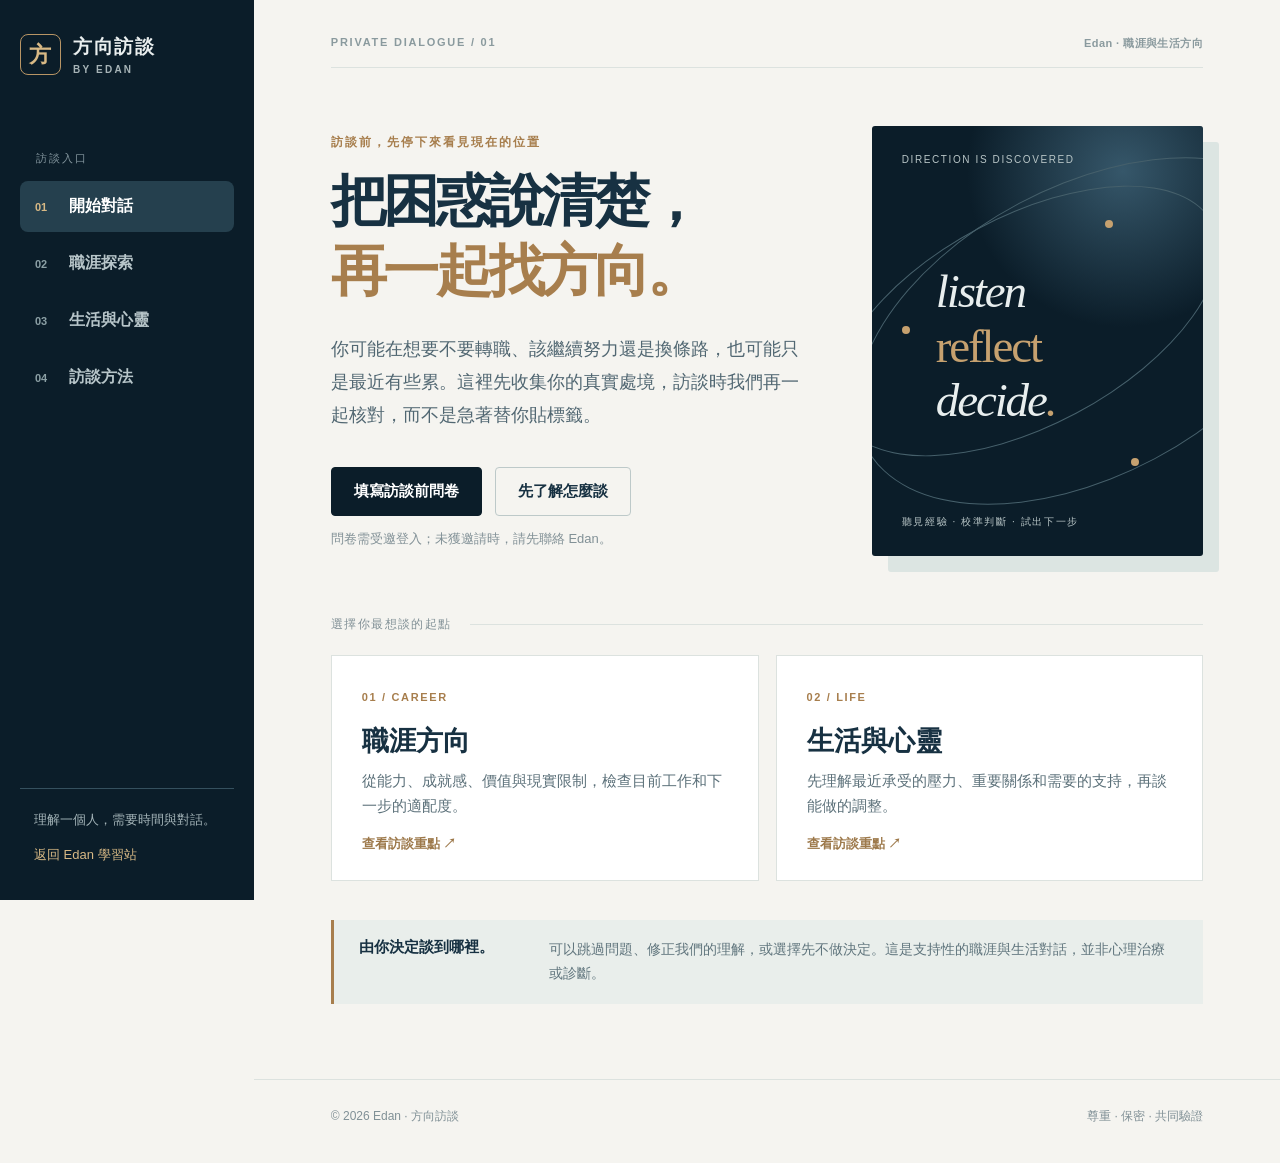
==== interview/index.html @ 5ae65ac6 "Add standalone interview portal and guided conversation tracks" ====
<!doctype html>
<html lang="zh-Hant">
<head>
  <meta charset="utf-8">
  <meta name="viewport" content="width=device-width,initial-scale=1">
  <meta name="theme-color" content="#0b1d29">
  <title>方向訪談｜Edan</title>
  <meta name="description" content="以有依據的訪談整理職涯選擇、生活壓力與下一步。">
  <link rel="icon" href="data:image/svg+xml,%3Csvg xmlns='http://www.w3.org/2000/svg' viewBox='0 0 64 64'%3E%3Crect width='64' height='64' rx='14' fill='%230b1d29'/%3E%3Cpath d='M17 42h28M17 29h20M36 17l10 12-10 13' fill='none' stroke='%23c5a06e' stroke-width='4' stroke-linecap='round'/%3E%3C/svg%3E">
  <link rel="stylesheet" href="styles.css">
  <script defer src="app.js"></script>
</head>
<body>
  <div class="app">
    <aside class="sidebar">
      <a class="identity" href="./"><span class="seal">方</span><span>方向訪談<small>BY EDAN</small></span></a>
      <div class="side-label">訪談入口</div>
      <nav aria-label="主要導覽">
        <button class="nav active" data-view="start"><span>01</span> 開始對話</button>
        <button class="nav" data-view="career"><span>02</span> 職涯探索</button>
        <button class="nav" data-view="wellbeing"><span>03</span> 生活與心靈</button>
        <button class="nav" data-view="method"><span>04</span> 訪談方法</button>
      </nav>
      <div class="side-bottom"><p>理解一個人，需要時間與對話。</p><a href="https://edanlinn.github.io/">返回 Edan 學習站</a></div>
    </aside>
    <main class="main">
      <header class="mobile-head"><a class="identity" href="./"><span class="seal">方</span><span>方向訪談<small>BY EDAN</small></span></a><button id="menu-toggle" aria-expanded="false" aria-controls="mobile-nav">選單</button></header>
      <nav id="mobile-nav" class="mobile-nav" aria-label="手機導覽" hidden>
        <button data-view="start">開始對話</button><button data-view="career">職涯探索</button><button data-view="wellbeing">生活與心靈</button><button data-view="method">訪談方法</button>
      </nav>
      <div class="content">
        <section id="start" class="view current" aria-labelledby="start-title">
          <div class="topline"><span>PRIVATE DIALOGUE / 01</span><span class="edition">Edan · 職涯與生活方向</span></div>
          <div class="opening"><div><p class="eyebrow">訪談前，先停下來看見現在的位置</p><h1 id="start-title">把困惑說清楚，<br><em>再一起找方向。</em></h1><p class="lead">你可能在想要不要轉職、該繼續努力還是換條路，也可能只是最近有些累。這裡先收集你的真實處境，訪談時我們再一起核對，而不是急著替你貼標籤。</p><div class="actions"><a class="primary" href="https://edan-career-dialogue.edan14725836961.chatgpt.site/">填寫訪談前問卷</a><button class="subtle" data-view="method">先了解怎麼談</button></div><p class="access">問卷需受邀登入；未獲邀請時，請先聯絡 Edan。</p></div><div class="visual" aria-hidden="true"><div class="visual-label">DIRECTION IS DISCOVERED</div><div class="orbit one"></div><div class="orbit two"></div><div class="point p1"></div><div class="point p2"></div><div class="point p3"></div><div class="visual-word">listen<br><i>reflect</i><br>decide<span>.</span></div><div class="visual-caption">聽見經驗 · 校準判斷 · 試出下一步</div></div></div>
          <div class="divider"><span>選擇你最想談的起點</span></div>
          <div class="tracks"><button class="track" data-view="career"><span class="track-number">01 / CAREER</span><h2>職涯方向</h2><p>從能力、成就感、價值與現實限制，檢查目前工作和下一步的適配度。</p><span class="track-more">查看訪談重點 ↗</span></button><button class="track" data-view="wellbeing"><span class="track-number">02 / LIFE</span><h2>生活與心靈</h2><p>先理解最近承受的壓力、重要關係和需要的支持，再談能做的調整。</p><span class="track-more">查看訪談重點 ↗</span></button></div>
          <div class="boundary"><strong>由你決定談到哪裡。</strong><p>可以跳過問題、修正我們的理解，或選擇先不做決定。這是支持性的職涯與生活對話，並非心理治療或診斷。</p></div>
        </section>
        <section id="career" class="view" aria-labelledby="career-title" hidden>
          <div class="topline"><span>EXPLORE / 02</span><span>職涯探索</span></div><p class="eyebrow">不是選一個看起來漂亮的職稱</p><h1 id="career-title">找到適合你的<br><em>工作條件與成長方向。</em></h1><p class="lead">訪談會用真實事件檢查四個面向。你的答案會是討論的起點，不會被當成測驗分數。</p>
          <div class="matrix"><article><span>01 / EXPERIENCE</span><h2>經驗與能力</h2><p>哪件事你做得好？做成時用了什麼能力？別人會為什麼找你？</p></article><article><span>02 / ENERGY</span><h2>能量與耗竭</h2><p>哪些任務讓你投入，哪些環境持續消耗你？有沒有例外？</p></article><article><span>03 / VALUES</span><h2>價值與條件</h2><p>收入、成長、穩定、關係與生活節奏，現階段各有多重要？</p></article><article><span>04 / OPTIONS</span><h2>選項與代價</h2><p>留下、調整、轉換各要付出什麼？哪個小實驗能降低不確定性？</p></article></div>
          <div class="next-panel"><div><span>訪談前準備</span><h2>用一個具體例子開始。</h2><p>不必先想出完美答案。只要描述最近讓你猶豫或有成就感的一件事。</p></div><a class="primary" href="https://edan-career-dialogue.edan14725836961.chatgpt.site/">填寫預訪表</a></div>
        </section>
        <section id="wellbeing" class="view" aria-labelledby="wellbeing-title" hidden>
          <div class="topline"><span>EXPLORE / 03</span><span>生活與心靈</span></div><p class="eyebrow">先被理解，才有空間看見選擇</p><h1 id="wellbeing-title">讓難以說出口的事，<br><em>有一個安全的起點。</em></h1><p class="lead">有時候困惑不是缺少建議，而是同時承受太多事。我們先釐清發生了什麼、它怎麼影響你，以及你希望得到哪一種支持。</p>
          <div class="questions"><div><span>01</span><p>最近最讓你耗費心力的是什麼？</p></div><div><span>02</span><p>它對睡眠、工作、關係或日常有什麼影響？</p></div><div><span>03</span><p>什麼時候稍微好一點？身邊有哪些人或方法能支持你？</p></div><div><span>04</span><p>今天你希望我先聽、一起分析，還是討論一個行動？</p></div></div>
          <div class="care-note"><h2>談話的界線</h2><p>你可以不回答。Edan 會以尊重和保密為原則，但若涉及立即的人身安全，應優先尋求當地緊急服務與專業協助。這份訪談不提供心理診斷或治療。</p></div><a class="primary" href="https://edan-career-dialogue.edan14725836961.chatgpt.site/">填寫預訪表</a>
        </section>
        <section id="method" class="view" aria-labelledby="method-title" hidden>
          <div class="topline"><span>FRAMEWORK / 04</span><span>訪談方法</span></div><p class="eyebrow">給受訪者與訪談者的共同地圖</p><h1 id="method-title">先理解，<br><em>再提出可以驗證的方向。</em></h1><p class="lead">建議預留 60 分鐘。任何分析都只是待確認的假設，最後由受訪者決定要不要採取行動。</p>
          <ol class="timeline"><li><time>00–05</time><div><h2>說清楚目的與界線</h2><p>確認想談的問題、資料用途、保密範圍，以及哪些問題可以跳過。</p></div></li><li><time>05–20</time><div><h2>聽具體事件</h2><p>問「最近一次是什麼時候？當時發生什麼？你怎麼理解？」先不解釋人格。</p></div></li><li><time>20–35</time><div><h2>尋找模式與例外</h2><p>比較有能量與疲憊的時刻，找能力、價值、限制，也找相反的例子。</p></div></li><li><time>35–50</time><div><h2>共同檢查選項</h2><p>區分原話、觀察與推測；至少討論兩個選項及各自代價。</p></div></li><li><time>50–60</time><div><h2>決定小步實驗</h2><p>由受訪者選一個兩週內能嘗試的行動，約定回訪並修正判斷。</p></div></li></ol>
          <div class="next-panel"><div><span>EDAN 的判斷練習</span><h2>每次都留下可推翻的假設。</h2><p>訪談後分開記錄：原話、觀察、假設、反證、共同決定、回訪結果。</p></div><a class="primary" href="https://edan-career-dialogue.edan14725836961.chatgpt.site/admin">訪談工作台</a></div>
        </section>
      </div>
      <footer><span>© 2026 Edan · 方向訪談</span><span>尊重 · 保密 · 共同驗證</span></footer>
    </main>
  </div>
</body>
</html>
---- interview/styles.css ----
:root{--navy:#0b1d29;--ink:#173142;--muted:#61747e;--gold:#a77e4d;--cream:#f5f4f0;--line:#dce2df}
*{box-sizing:border-box}html{scroll-behavior:smooth}body{margin:0;background:var(--cream);color:var(--ink);font-family:Inter,Arial,"Noto Sans TC",sans-serif;font-size:16px}button,a{font:inherit}button{cursor:pointer}a{color:inherit}
.app{display:grid;grid-template-columns:254px minmax(0,1fr);min-height:100vh}.sidebar{position:sticky;top:0;height:100vh;background:var(--navy);color:#e9eeee;padding:34px 20px;display:flex;flex-direction:column}.identity{display:flex;align-items:center;gap:12px;font-size:19px;font-weight:700;letter-spacing:.08em;text-decoration:none;white-space:nowrap}.identity small{display:block;font-size:10px;letter-spacing:.22em;color:#a7b4b7;margin-top:4px}.seal{width:41px;height:41px;display:grid;place-items:center;border:1px solid #b89565;color:#d8b985;border-radius:8px;font-family:serif;font-size:22px}.side-label{font-size:11px;letter-spacing:.19em;color:#82949c;margin:76px 16px 15px}.sidebar nav{display:grid;gap:6px}.nav{width:100%;border:0;background:transparent;color:#b7c5c9;text-align:left;padding:15px 15px;border-radius:8px;font-weight:600}.nav span{font-size:11px;color:#8ca0a5;margin-right:17px}.nav:hover,.nav.active{background:#25404e;color:white}.nav.active span{color:#d8b985}.side-bottom{margin-top:auto;border-top:1px solid #35505e;padding:20px 14px 0;color:#a5b5b9;font-size:13px;line-height:1.7}.side-bottom a{color:#d8b985;text-decoration:none}.main{min-width:0}.mobile-head,.mobile-nav{display:none}.content{max-width:1320px;margin:auto;padding:0 clamp(30px,6vw,96px)}.view[hidden]{display:none}.topline{display:flex;justify-content:space-between;border-bottom:1px solid var(--line);padding:36px 0 16px;font-size:11px;font-weight:700;letter-spacing:.16em;color:#8a9a9e}.edition{letter-spacing:.04em}.eyebrow{color:var(--gold);font-size:12px;font-weight:700;letter-spacing:.17em;margin:0}.opening{display:grid;grid-template-columns:1.18fr .82fr;gap:clamp(32px,5vw,74px);align-items:center;padding:58px 0 46px}h1,h2,p{margin-top:0}h1{font-family:Georgia,"Noto Serif TC",serif;font-size:clamp(42px,4.35vw,72px);letter-spacing:-.06em;line-height:1.25;margin:16px 0 26px;font-weight:600}h1 em{font-style:normal;color:var(--gold)}.lead{color:#516772;font-size:18px;line-height:1.85;max-width:680px}.actions{display:flex;gap:13px;align-items:center;margin-top:34px;flex-wrap:wrap}.primary,.subtle{min-height:49px;display:inline-flex;align-items:center;justify-content:center;padding:12px 22px;text-decoration:none;border-radius:4px;font-size:15px;font-weight:700}.primary{background:var(--navy);color:white;border:1px solid var(--navy)}.primary:hover{background:#234451}.subtle{background:transparent;border:1px solid #bdc9c9;color:var(--ink)}.subtle:hover{border-color:var(--gold)}.access{color:#819096;font-size:13px;margin:14px 0 0}.visual{height:430px;overflow:hidden;background:var(--navy);position:relative;color:#e8eeee;border-radius:3px;box-shadow:16px 16px 0 #dce5e2}.visual:before{content:"";position:absolute;width:320px;height:320px;right:-80px;top:-115px;background:radial-gradient(circle,#36576a,transparent 69%)}.visual-label,.visual-caption{position:absolute;z-index:2;left:30px;font-size:10px;letter-spacing:.16em;color:#b9c6c7}.visual-label{top:28px}.visual-caption{bottom:27px}.orbit{position:absolute;border:1px solid #46606b;border-radius:50%;transform:rotate(-28deg)}.orbit.one{width:420px;height:210px;left:-55px;top:90px}.orbit.two{width:500px;height:290px;left:-35px;top:60px}.point{position:absolute;width:8px;height:8px;background:#c6a16f;border-radius:50%}.p1{left:30px;top:200px}.p2{right:90px;top:94px}.p3{right:64px;bottom:90px}.visual-word{font:italic 47px/1.16 Georgia,serif;letter-spacing:-.045em;position:absolute;left:64px;top:138px;z-index:1}.visual-word i{font-style:normal;color:#c6a16f}.visual-word span{color:#c6a16f}.divider{display:flex;align-items:center;gap:18px;color:#819096;font-size:12px;letter-spacing:.12em;margin:14px 0 22px}.divider:after{content:"";height:1px;background:var(--line);flex:1}.tracks{display:grid;grid-template-columns:1fr 1fr;gap:17px}.track{text-align:left;padding:28px 30px 24px;background:#fff;border:1px solid var(--line);min-height:226px;color:var(--ink);transition:transform .2s,border-color .2s}.track:hover{transform:translateY(-3px);border-color:var(--gold)}.track-number,.matrix article span{color:var(--gold);font-size:11px;font-weight:700;letter-spacing:.15em}.track h2{font-family:Georgia,"Noto Serif TC",serif;font-size:27px;margin:18px 0 10px}.track p{color:#5c717a;line-height:1.65;font-size:15px}.track-more{color:#9d794b;font-size:13px;font-weight:700}.boundary{border-left:3px solid var(--gold);padding:18px 25px;margin:39px 0 75px;background:#e9eeeb;display:grid;grid-template-columns:170px 1fr;gap:20px;align-items:start}.boundary strong{font-size:15px}.boundary p{color:#60757d;line-height:1.7;font-size:14px;margin:0}
.view:not(#start)>h1{margin-top:22px}.view:not(#start)>.lead{margin-bottom:50px}.matrix{display:grid;grid-template-columns:1fr 1fr;gap:16px;margin-bottom:44px}.matrix article{background:white;border:1px solid var(--line);padding:30px;min-height:220px}.matrix h2{font-family:Georgia,"Noto Serif TC",serif;font-size:25px;margin:28px 0 12px}.matrix p{color:#637782;line-height:1.75}.next-panel{display:flex;align-items:center;justify-content:space-between;gap:35px;background:#e4ebe8;padding:32px 38px;margin:20px 0 80px}.next-panel span{font-size:11px;font-weight:700;letter-spacing:.15em;color:var(--gold)}.next-panel h2{font-size:23px;margin:10px 0}.next-panel p{font-size:15px;color:#62757d;line-height:1.7;margin:0}.next-panel .primary{flex:none}.questions{margin:50px 0;border-top:2px solid var(--navy)}.questions div{display:grid;grid-template-columns:70px 1fr;align-items:center;padding:23px 10px;border-bottom:1px solid var(--line)}.questions span{font:22px Georgia,serif;color:var(--gold)}.questions p{font-size:20px;margin:0;line-height:1.5}.care-note{background:#e4ebe8;padding:28px 34px;margin-bottom:30px}.care-note h2{font-size:18px;margin-bottom:10px}.care-note p{line-height:1.8;color:#5d707a;margin:0}.view#wellbeing>.primary{margin-bottom:70px}.timeline{list-style:none;padding:0;margin:55px 0 50px;border-top:2px solid var(--navy)}.timeline li{display:grid;grid-template-columns:110px 1fr;gap:20px;border-bottom:1px solid var(--line);padding:25px 0}.timeline time{font:20px Georgia,serif;color:var(--gold)}.timeline h2{font-size:22px;margin:0 0 8px}.timeline p{line-height:1.7;color:#647780;margin:0}
footer{max-width:1320px;margin:auto;padding:28px clamp(30px,6vw,96px) 38px;border-top:1px solid var(--line);display:flex;justify-content:space-between;color:#809096;font-size:12px}
@media(max-width:1050px){.app{grid-template-columns:210px 1fr}.sidebar{padding:28px 12px}.content{padding:0 34px}.opening{grid-template-columns:1fr}.visual{max-width:600px;height:300px}.visual-word{top:80px}.visual-label{top:18px}.visual-caption{bottom:18px}}
@media(max-width:720px){.app{display:block}.sidebar{display:none}.mobile-head{display:flex;align-items:center;justify-content:space-between;background:var(--navy);color:#fff;padding:16px 20px}.mobile-head #menu-toggle{background:transparent;color:#e6efef;border:1px solid #6a828a;border-radius:4px;padding:7px 12px;font-size:13px}.mobile-nav:not([hidden]){display:grid;background:#173342;padding:8px 20px 18px}.mobile-nav button{color:#fff;background:transparent;border:0;text-align:left;padding:11px;font-size:15px}.content{padding:0 20px}.topline{padding-top:26px}.opening{padding:40px 0}.visual{height:290px;box-shadow:8px 8px 0 #dce5e2}.visual-word{font-size:39px;left:48px;top:90px}h1{font-size:42px}.lead{font-size:16px}.tracks,.matrix{grid-template-columns:1fr}.track{min-height:0}.boundary{display:block;margin-bottom:55px}.boundary p{margin-top:10px}.next-panel{display:block;padding:26px;margin-bottom:60px}.next-panel .primary{margin-top:22px}.questions div{grid-template-columns:45px 1fr}.questions p{font-size:17px}.timeline li{grid-template-columns:74px 1fr;gap:10px}.timeline time{font-size:16px}footer{padding:24px 20px;gap:20px;flex-wrap:wrap}.edition{display:none}}
@media(prefers-reduced-motion:reduce){html{scroll-behavior:auto}.track{transition:none}}
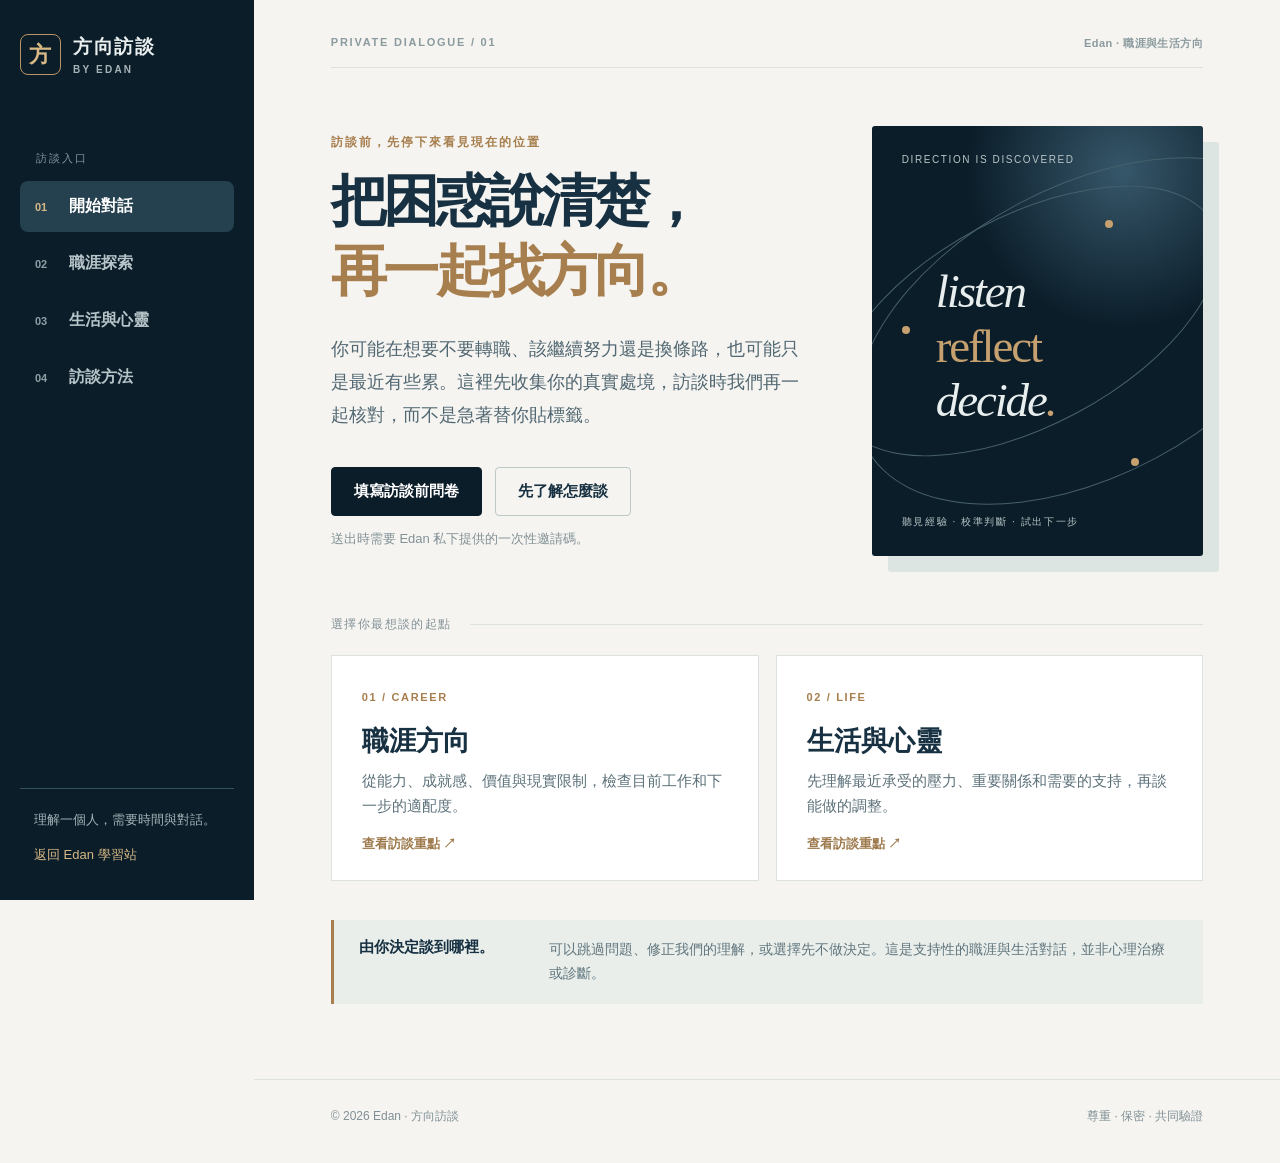
==== commit 6e811fc8: "Add invited respondent intake to interview portal" ====
--- a/interview/index.html
+++ b/interview/index.html
@@ -31,7 +31,7 @@
       <div class="content">
         <section id="start" class="view current" aria-labelledby="start-title">
           <div class="topline"><span>PRIVATE DIALOGUE / 01</span><span class="edition">Edan · 職涯與生活方向</span></div>
-          <div class="opening"><div><p class="eyebrow">訪談前，先停下來看見現在的位置</p><h1 id="start-title">把困惑說清楚，<br><em>再一起找方向。</em></h1><p class="lead">你可能在想要不要轉職、該繼續努力還是換條路，也可能只是最近有些累。這裡先收集你的真實處境，訪談時我們再一起核對，而不是急著替你貼標籤。</p><div class="actions"><a class="primary" href="https://edan-career-dialogue.edan14725836961.chatgpt.site/">填寫訪談前問卷</a><button class="subtle" data-view="method">先了解怎麼談</button></div><p class="access">問卷需受邀登入；未獲邀請時，請先聯絡 Edan。</p></div><div class="visual" aria-hidden="true"><div class="visual-label">DIRECTION IS DISCOVERED</div><div class="orbit one"></div><div class="orbit two"></div><div class="point p1"></div><div class="point p2"></div><div class="point p3"></div><div class="visual-word">listen<br><i>reflect</i><br>decide<span>.</span></div><div class="visual-caption">聽見經驗 · 校準判斷 · 試出下一步</div></div></div>
+          <div class="opening"><div><p class="eyebrow">訪談前，先停下來看見現在的位置</p><h1 id="start-title">把困惑說清楚，<br><em>再一起找方向。</em></h1><p class="lead">你可能在想要不要轉職、該繼續努力還是換條路，也可能只是最近有些累。這裡先收集你的真實處境，訪談時我們再一起核對，而不是急著替你貼標籤。</p><div class="actions"><a class="primary" href="intake.html">填寫訪談前問卷</a><button class="subtle" data-view="method">先了解怎麼談</button></div><p class="access">送出時需要 Edan 私下提供的一次性邀請碼。</p></div><div class="visual" aria-hidden="true"><div class="visual-label">DIRECTION IS DISCOVERED</div><div class="orbit one"></div><div class="orbit two"></div><div class="point p1"></div><div class="point p2"></div><div class="point p3"></div><div class="visual-word">listen<br><i>reflect</i><br>decide<span>.</span></div><div class="visual-caption">聽見經驗 · 校準判斷 · 試出下一步</div></div></div>
           <div class="divider"><span>選擇你最想談的起點</span></div>
           <div class="tracks"><button class="track" data-view="career"><span class="track-number">01 / CAREER</span><h2>職涯方向</h2><p>從能力、成就感、價值與現實限制，檢查目前工作和下一步的適配度。</p><span class="track-more">查看訪談重點 ↗</span></button><button class="track" data-view="wellbeing"><span class="track-number">02 / LIFE</span><h2>生活與心靈</h2><p>先理解最近承受的壓力、重要關係和需要的支持，再談能做的調整。</p><span class="track-more">查看訪談重點 ↗</span></button></div>
           <div class="boundary"><strong>由你決定談到哪裡。</strong><p>可以跳過問題、修正我們的理解，或選擇先不做決定。這是支持性的職涯與生活對話，並非心理治療或診斷。</p></div>
@@ -39,12 +39,12 @@
         <section id="career" class="view" aria-labelledby="career-title" hidden>
           <div class="topline"><span>EXPLORE / 02</span><span>職涯探索</span></div><p class="eyebrow">不是選一個看起來漂亮的職稱</p><h1 id="career-title">找到適合你的<br><em>工作條件與成長方向。</em></h1><p class="lead">訪談會用真實事件檢查四個面向。你的答案會是討論的起點，不會被當成測驗分數。</p>
           <div class="matrix"><article><span>01 / EXPERIENCE</span><h2>經驗與能力</h2><p>哪件事你做得好？做成時用了什麼能力？別人會為什麼找你？</p></article><article><span>02 / ENERGY</span><h2>能量與耗竭</h2><p>哪些任務讓你投入，哪些環境持續消耗你？有沒有例外？</p></article><article><span>03 / VALUES</span><h2>價值與條件</h2><p>收入、成長、穩定、關係與生活節奏，現階段各有多重要？</p></article><article><span>04 / OPTIONS</span><h2>選項與代價</h2><p>留下、調整、轉換各要付出什麼？哪個小實驗能降低不確定性？</p></article></div>
-          <div class="next-panel"><div><span>訪談前準備</span><h2>用一個具體例子開始。</h2><p>不必先想出完美答案。只要描述最近讓你猶豫或有成就感的一件事。</p></div><a class="primary" href="https://edan-career-dialogue.edan14725836961.chatgpt.site/">填寫預訪表</a></div>
+          <div class="next-panel"><div><span>訪談前準備</span><h2>用一個具體例子開始。</h2><p>不必先想出完美答案。只要描述最近讓你猶豫或有成就感的一件事。</p></div><a class="primary" href="intake.html?topic=career">填寫預訪表</a></div>
         </section>
         <section id="wellbeing" class="view" aria-labelledby="wellbeing-title" hidden>
           <div class="topline"><span>EXPLORE / 03</span><span>生活與心靈</span></div><p class="eyebrow">先被理解，才有空間看見選擇</p><h1 id="wellbeing-title">讓難以說出口的事，<br><em>有一個安全的起點。</em></h1><p class="lead">有時候困惑不是缺少建議，而是同時承受太多事。我們先釐清發生了什麼、它怎麼影響你，以及你希望得到哪一種支持。</p>
           <div class="questions"><div><span>01</span><p>最近最讓你耗費心力的是什麼？</p></div><div><span>02</span><p>它對睡眠、工作、關係或日常有什麼影響？</p></div><div><span>03</span><p>什麼時候稍微好一點？身邊有哪些人或方法能支持你？</p></div><div><span>04</span><p>今天你希望我先聽、一起分析，還是討論一個行動？</p></div></div>
-          <div class="care-note"><h2>談話的界線</h2><p>你可以不回答。Edan 會以尊重和保密為原則，但若涉及立即的人身安全，應優先尋求當地緊急服務與專業協助。這份訪談不提供心理診斷或治療。</p></div><a class="primary" href="https://edan-career-dialogue.edan14725836961.chatgpt.site/">填寫預訪表</a>
+          <div class="care-note"><h2>談話的界線</h2><p>你可以不回答。Edan 會以尊重和保密為原則，但若涉及立即的人身安全，應優先尋求當地緊急服務與專業協助。這份訪談不提供心理診斷或治療。</p></div><a class="primary" href="intake.html?topic=life">填寫預訪表</a>
         </section>
         <section id="method" class="view" aria-labelledby="method-title" hidden>
           <div class="topline"><span>FRAMEWORK / 04</span><span>訪談方法</span></div><p class="eyebrow">給受訪者與訪談者的共同地圖</p><h1 id="method-title">先理解，<br><em>再提出可以驗證的方向。</em></h1><p class="lead">建議預留 60 分鐘。任何分析都只是待確認的假設，最後由受訪者決定要不要採取行動。</p>
--- a/interview/styles.css
+++ b/interview/styles.css
@@ -6,3 +6,5 @@
 @media(max-width:1050px){.app{grid-template-columns:210px 1fr}.sidebar{padding:28px 12px}.content{padding:0 34px}.opening{grid-template-columns:1fr}.visual{max-width:600px;height:300px}.visual-word{top:80px}.visual-label{top:18px}.visual-caption{bottom:18px}}
 @media(max-width:720px){.app{display:block}.sidebar{display:none}.mobile-head{display:flex;align-items:center;justify-content:space-between;background:var(--navy);color:#fff;padding:16px 20px}.mobile-head #menu-toggle{background:transparent;color:#e6efef;border:1px solid #6a828a;border-radius:4px;padding:7px 12px;font-size:13px}.mobile-nav:not([hidden]){display:grid;background:#173342;padding:8px 20px 18px}.mobile-nav button{color:#fff;background:transparent;border:0;text-align:left;padding:11px;font-size:15px}.content{padding:0 20px}.topline{padding-top:26px}.opening{padding:40px 0}.visual{height:290px;box-shadow:8px 8px 0 #dce5e2}.visual-word{font-size:39px;left:48px;top:90px}h1{font-size:42px}.lead{font-size:16px}.tracks,.matrix{grid-template-columns:1fr}.track{min-height:0}.boundary{display:block;margin-bottom:55px}.boundary p{margin-top:10px}.next-panel{display:block;padding:26px;margin-bottom:60px}.next-panel .primary{margin-top:22px}.questions div{grid-template-columns:45px 1fr}.questions p{font-size:17px}.timeline li{grid-template-columns:74px 1fr;gap:10px}.timeline time{font-size:16px}footer{padding:24px 20px;gap:20px;flex-wrap:wrap}.edition{display:none}}
 @media(prefers-reduced-motion:reduce){html{scroll-behavior:auto}.track{transition:none}}
+.form-page{background:#f5f4f0}.form-head{height:79px;background:var(--navy);color:#fff;display:flex;align-items:center;justify-content:space-between;padding:0 max(24px,calc((100vw - 1100px)/2))}.form-head>a:last-child{font-size:14px;color:#cfdbdc;text-decoration:none}.form-shell{max-width:1100px;margin:auto;padding:0 24px}.form-intro{display:grid;grid-template-columns:1.7fr 1fr;gap:55px;align-items:end;padding:70px 0 55px}.form-intro h1{font-size:clamp(42px,5vw,64px)}.form-intro aside{background:#e5ebe8;padding:28px;line-height:1.75}.form-intro aside strong{font-family:Georgia,"Noto Serif TC",serif;font-size:23px}.form-intro aside p{font-size:15px;color:#5e737c;margin:13px 0 0}.form-section{background:white;padding:39px 48px;margin-bottom:17px;border:1px solid var(--line)}.form-section-head{display:flex;gap:20px;border-bottom:1px solid var(--line);padding-bottom:23px;margin-bottom:27px}.form-section-head>span{color:var(--gold);font:26px Georgia,serif}.form-section-head h2{font-size:23px;margin:0 0 5px}.form-section-head p{font-size:14px;color:#778b91;margin:0}.form-section label{display:block;margin:0 0 25px;font-weight:700;font-size:16px}.form-section label b{color:#a57542}.form-section label small{display:block;color:#7a8b90;font-weight:400;font-size:14px;margin:8px 0 10px;line-height:1.5}.form-section input:not([type=radio]):not([type=checkbox]),.form-section select,.form-section textarea{display:block;width:100%;background:#f9faf9;border:1px solid #d6e0dd;border-radius:4px;padding:13px 15px;margin-top:10px;color:var(--ink);font:16px/1.6 Arial,"Noto Sans TC",sans-serif;outline:none}.form-section textarea{resize:vertical;min-height:105px}.form-section input:focus,.form-section select:focus,.form-section textarea:focus{border-color:var(--gold)!important;box-shadow:0 0 0 3px #c5a06e44}.form-two{display:grid;grid-template-columns:1fr 1fr;gap:20px}.form-section fieldset{border:1px solid var(--line);padding:20px;margin:0 0 10px}.form-section legend{font-weight:700;padding:0 6px}.form-section fieldset label{display:inline-block;font-weight:400;font-size:15px;margin:10px 25px 0 0}.form-section input[type=radio],.form-section input[type=checkbox]{accent-color:var(--navy);width:17px;height:17px;vertical-align:middle}.form-section .check{display:flex;align-items:flex-start;gap:12px;font-weight:400;line-height:1.7;color:#526872;font-size:14px}.check input{flex:none;margin-top:4px}.privacy{color:#73878e;font-size:13px;line-height:1.7;border-top:1px solid var(--line);padding-top:20px}.form-submit{display:flex;align-items:center;justify-content:space-between;gap:20px;margin-top:25px}.form-submit .primary{cursor:pointer}.form-submit .primary:disabled{opacity:.6;cursor:wait}.form-error{color:#ad4a37;font-weight:700;font-size:14px}.complete{background:white;padding:65px;margin:40px 0 100px}.complete h2{font:36px Georgia,"Noto Serif TC",serif;margin:15px 0}.complete p{line-height:1.8;color:#536971}.complete .subtle{margin-top:15px}.form-page footer{max-width:1100px;padding:24px}.form-page [hidden]{display:none}
+@media(max-width:720px){.form-head{height:73px;padding:0 20px}.form-shell{padding:0 18px}.form-intro{grid-template-columns:1fr;gap:16px;padding:48px 0 28px}.form-intro aside{padding:22px}.form-section{padding:26px 20px}.form-two{grid-template-columns:1fr;gap:0}.form-submit{display:block}.form-submit .primary{width:100%;margin-top:15px}.complete{padding:34px 24px}}
